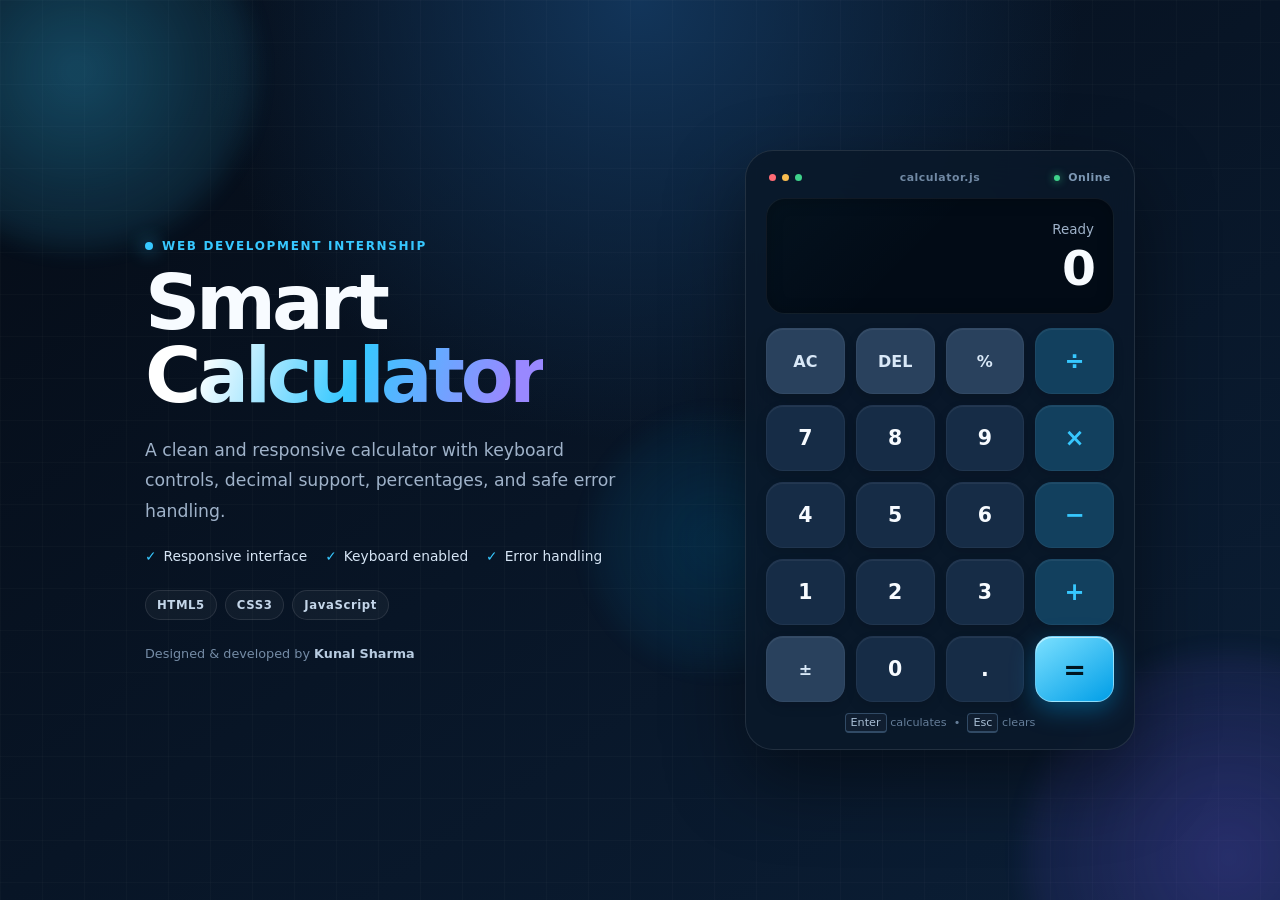
==== index.html @ fc48fe30 "Add files via upload Add Task 1 simple calculator and internship repository setup" ====
<!DOCTYPE html>
<html lang="en">
<head>
  <meta charset="UTF-8">
  <meta name="viewport" content="width=device-width, initial-scale=1.0">
  <meta name="theme-color" content="#07111f">
  <meta name="description" content="A responsive calculator internship project built with HTML, CSS, and JavaScript.">
  <title>Smart Calculator | Kunal Sharma</title>
  <link rel="stylesheet" href="style.css">
</head>
<body>
  <div class="background-effects" aria-hidden="true">
    <span class="orb orb-one"></span>
    <span class="orb orb-two"></span>
    <span class="orb orb-three"></span>
  </div>

  <main class="page-shell">
    <section class="project-copy" aria-labelledby="project-title">
      <p class="eyebrow"><span></span> Web Development Internship</p>
      <h1 id="project-title">Smart<br><strong>Calculator</strong></h1>
      <p class="description">
        A clean and responsive calculator with keyboard controls, decimal support,
        percentages, and safe error handling.
      </p>

      <ul class="feature-list" aria-label="Project features">
        <li>Responsive interface</li>
        <li>Keyboard enabled</li>
        <li>Error handling</li>
      </ul>

      <div class="tech-stack" aria-label="Technologies used">
        <span>HTML5</span>
        <span>CSS3</span>
        <span>JavaScript</span>
      </div>

      <p class="author">Designed &amp; developed by <strong>Kunal Sharma</strong></p>
    </section>

    <section class="calculator-card" aria-label="Smart calculator">
      <header class="calculator-header">
        <div class="window-controls" aria-hidden="true">
          <span></span><span></span><span></span>
        </div>
        <p>calculator.js</p>
        <span class="status"><i></i> Online</span>
      </header>

      <div class="display" aria-live="polite" aria-atomic="true">
        <p class="calculation" id="calculation">Ready</p>
        <output class="result" id="result">0</output>
      </div>

      <div class="keypad">
        <button class="key utility" type="button" data-action="clear" title="Clear calculator">AC</button>
        <button class="key utility" type="button" data-action="delete" aria-label="Delete last digit" title="Delete last digit">DEL</button>
        <button class="key utility" type="button" data-action="percent" aria-label="Percentage" title="Percentage">%</button>
        <button class="key operator" type="button" data-operation="/" aria-label="Divide" title="Divide">÷</button>

        <button class="key" type="button" data-number="7">7</button>
        <button class="key" type="button" data-number="8">8</button>
        <button class="key" type="button" data-number="9">9</button>
        <button class="key operator" type="button" data-operation="*" aria-label="Multiply" title="Multiply">×</button>

        <button class="key" type="button" data-number="4">4</button>
        <button class="key" type="button" data-number="5">5</button>
        <button class="key" type="button" data-number="6">6</button>
        <button class="key operator" type="button" data-operation="-" aria-label="Subtract" title="Subtract">−</button>

        <button class="key" type="button" data-number="1">1</button>
        <button class="key" type="button" data-number="2">2</button>
        <button class="key" type="button" data-number="3">3</button>
        <button class="key operator" type="button" data-operation="+" aria-label="Add" title="Add">+</button>

        <button class="key utility" type="button" data-action="sign" aria-label="Change number sign" title="Change number sign">±</button>
        <button class="key" type="button" data-number="0">0</button>
        <button class="key" type="button" data-number="." aria-label="Decimal point">.</button>
        <button class="key equals" id="equals-button" type="button" data-action="calculate" aria-label="Calculate answer" title="Calculate answer">=</button>
      </div>

      <p class="keyboard-tip"><kbd>Enter</kbd> calculates &nbsp;•&nbsp; <kbd>Esc</kbd> clears</p>
    </section>
  </main>

  <script src="script.js"></script>
</body>
</html>
---- style.css ----
:root {
  color-scheme: dark;
  --page: #050b15;
  --page-light: #0b1f37;
  --panel: rgba(10, 24, 42, 0.88);
  --display: rgba(3, 11, 22, 0.92);
  --key: rgba(25, 47, 75, 0.9);
  --key-hover: #254a75;
  --utility: rgba(45, 70, 99, 0.92);
  --accent: #37c8ff;
  --accent-strong: #009ee7;
  --purple: #775cff;
  --text: #f7fbff;
  --muted: #9fb2c9;
  --border: rgba(255, 255, 255, 0.1);
  --shadow: 0 30px 80px rgba(0, 0, 0, 0.45);
}

* {
  box-sizing: border-box;
  margin: 0;
  padding: 0;
}

html {
  min-width: 280px;
  background: var(--page);
}

body {
  min-height: 100vh;
  min-height: 100svh;
  display: grid;
  place-items: center;
  padding: clamp(18px, 4vw, 48px);
  overflow-x: hidden;
  position: relative;
  isolation: isolate;
  color: var(--text);
  background:
    linear-gradient(rgba(255, 255, 255, 0.018) 1px, transparent 1px),
    linear-gradient(90deg, rgba(255, 255, 255, 0.018) 1px, transparent 1px),
    radial-gradient(circle at 50% 0%, #12355a 0%, transparent 40%),
    linear-gradient(145deg, var(--page), var(--page-light));
  background-size: 42px 42px, 42px 42px, auto, auto;
  font-family: Inter, ui-sans-serif, system-ui, -apple-system, BlinkMacSystemFont, "Segoe UI", sans-serif;
}

button,
output {
  font: inherit;
}

.background-effects {
  position: fixed;
  inset: 0;
  z-index: -1;
  overflow: hidden;
  pointer-events: none;
}

.orb {
  position: absolute;
  display: block;
  border-radius: 50%;
  opacity: 0.42;
  filter: blur(12px);
  animation: float 12s ease-in-out infinite alternate;
}

.orb-one {
  width: clamp(180px, 28vw, 430px);
  aspect-ratio: 1;
  top: -12%;
  left: -8%;
  background: radial-gradient(circle, rgba(55, 200, 255, 0.75), rgba(55, 200, 255, 0));
}

.orb-two {
  width: clamp(220px, 32vw, 500px);
  aspect-ratio: 1;
  right: -12%;
  bottom: -18%;
  background: radial-gradient(circle, rgba(119, 92, 255, 0.65), rgba(119, 92, 255, 0));
  animation-delay: -4s;
}

.orb-three {
  width: clamp(140px, 20vw, 300px);
  aspect-ratio: 1;
  top: 46%;
  left: 46%;
  background: radial-gradient(circle, rgba(0, 158, 231, 0.42), rgba(0, 158, 231, 0));
  animation-delay: -8s;
}

.page-shell {
  width: min(100%, 990px);
  display: grid;
  grid-template-columns: minmax(0, 1fr) minmax(320px, 390px);
  align-items: center;
  gap: clamp(36px, 8vw, 100px);
}

.project-copy {
  max-width: 490px;
}

.eyebrow {
  display: flex;
  align-items: center;
  gap: 9px;
  margin-bottom: 14px;
  color: var(--accent);
  font-size: 0.75rem;
  font-weight: 800;
  letter-spacing: 0.14em;
  text-transform: uppercase;
}

.eyebrow span {
  width: 8px;
  height: 8px;
  border-radius: 50%;
  background: var(--accent);
  box-shadow: 0 0 18px var(--accent);
}

.project-copy h1 {
  font-size: clamp(2.7rem, 6vw, 5rem);
  font-weight: 750;
  letter-spacing: -0.055em;
  line-height: 0.95;
}

.project-copy h1 strong {
  color: transparent;
  background: linear-gradient(110deg, #ffffff 15%, var(--accent) 52%, #9988ff 90%);
  background-clip: text;
  -webkit-background-clip: text;
}

.description {
  max-width: 46ch;
  margin-top: 22px;
  color: var(--muted);
  font-size: clamp(0.94rem, 1.6vw, 1.08rem);
  line-height: 1.75;
}

.feature-list {
  display: flex;
  flex-wrap: wrap;
  gap: 10px 18px;
  margin-top: 22px;
  list-style: none;
  color: #d6e5f5;
  font-size: 0.86rem;
}

.feature-list li::before {
  content: "✓";
  margin-right: 7px;
  color: var(--accent);
  font-weight: 800;
}

.tech-stack {
  display: flex;
  flex-wrap: wrap;
  gap: 8px;
  margin-top: 26px;
}

.tech-stack span {
  padding: 7px 11px;
  border: 1px solid var(--border);
  border-radius: 999px;
  color: #c4d6e9;
  background: rgba(255, 255, 255, 0.04);
  font-size: 0.73rem;
  font-weight: 750;
  letter-spacing: 0.05em;
}

.author {
  margin-top: 26px;
  color: #758ca6;
  font-size: 0.8rem;
}

.author strong {
  color: #b7cbe0;
}

.calculator-card {
  width: 100%;
  padding: clamp(14px, 3vw, 20px);
  border: 1px solid var(--border);
  border-radius: 28px;
  background: var(--panel);
  box-shadow: var(--shadow);
  backdrop-filter: blur(22px);
  -webkit-backdrop-filter: blur(22px);
}

.calculator-header {
  display: grid;
  grid-template-columns: 1fr auto 1fr;
  align-items: center;
  margin: 0 3px 14px;
  color: #7189a4;
  font-size: 0.68rem;
  font-weight: 700;
  letter-spacing: 0.05em;
}

.window-controls {
  display: flex;
  gap: 6px;
}

.window-controls span {
  width: 7px;
  height: 7px;
  border-radius: 50%;
  background: #344b64;
}

.window-controls span:first-child {
  background: #ff6b75;
}

.window-controls span:nth-child(2) {
  background: #f9bd4f;
}

.window-controls span:last-child {
  background: #3fd28b;
}

.status {
  justify-self: end;
  color: #7d98b4;
}

.status i {
  width: 6px;
  height: 6px;
  display: inline-block;
  margin-right: 4px;
  border-radius: 50%;
  background: #3fd28b;
  box-shadow: 0 0 9px rgba(63, 210, 139, 0.8);
}

.display {
  min-height: 116px;
  display: flex;
  flex-direction: column;
  align-items: flex-end;
  justify-content: flex-end;
  gap: 8px;
  margin-bottom: 14px;
  padding: 19px;
  overflow: hidden;
  border: 1px solid rgba(255, 255, 255, 0.06);
  border-radius: 19px;
  background:
    linear-gradient(135deg, rgba(55, 200, 255, 0.035), transparent 45%),
    var(--display);
  box-shadow: inset 0 1px 16px rgba(0, 0, 0, 0.24);
}

.calculation {
  width: 100%;
  overflow: hidden;
  color: var(--muted);
  font-size: 0.84rem;
  text-align: right;
  text-overflow: ellipsis;
  white-space: nowrap;
}

.result {
  width: 100%;
  overflow: hidden;
  color: var(--text);
  font-size: clamp(2.2rem, 10vw, 3.05rem);
  font-weight: 720;
  letter-spacing: -0.04em;
  line-height: 1;
  text-align: right;
  text-overflow: ellipsis;
  white-space: nowrap;
}

.keypad {
  display: grid;
  grid-template-columns: repeat(4, minmax(0, 1fr));
  gap: clamp(8px, 2.2vw, 11px);
}

.key {
  width: 100%;
  height: clamp(50px, 14vw, 66px);
  min-width: 0;
  border: 1px solid rgba(255, 255, 255, 0.045);
  border-radius: 17px;
  color: var(--text);
  background: var(--key);
  box-shadow: inset 0 1px 0 rgba(255, 255, 255, 0.06), 0 5px 12px rgba(0, 0, 0, 0.12);
  cursor: pointer;
  font-size: clamp(1rem, 4.6vw, 1.28rem);
  font-weight: 700;
  transition: transform 120ms ease, background 120ms ease, border-color 120ms ease, box-shadow 120ms ease;
  -webkit-tap-highlight-color: transparent;
  touch-action: manipulation;
  user-select: none;
}

.key:hover {
  border-color: rgba(55, 200, 255, 0.2);
  background: var(--key-hover);
  transform: translateY(-1px);
}

.key:active,
.key.is-pressed {
  transform: translateY(2px) scale(0.97);
  box-shadow: none;
}

.key:focus-visible {
  outline: 3px solid rgba(55, 200, 255, 0.5);
  outline-offset: 2px;
}

.utility {
  color: #d9e8f7;
  background: var(--utility);
  font-size: clamp(0.84rem, 3.8vw, 1rem);
}

.operator {
  color: var(--accent);
  background: rgba(19, 67, 97, 0.96);
  font-size: clamp(1.2rem, 5.5vw, 1.5rem);
}

.equals {
  position: relative;
  isolation: isolate;
  overflow: hidden;
  border-color: rgba(255, 255, 255, 0.34);
  color: #00151f;
  background: linear-gradient(145deg, #7be0ff, var(--accent-strong));
  box-shadow: 0 8px 24px rgba(0, 158, 231, 0.38), inset 0 1px 0 rgba(255, 255, 255, 0.55);
  font-size: clamp(1.35rem, 6vw, 1.7rem);
  font-weight: 900;
}

.equals::after {
  content: "";
  position: absolute;
  inset: 0;
  z-index: -1;
  background: linear-gradient(110deg, transparent 20%, rgba(255, 255, 255, 0.45) 48%, transparent 75%);
  transform: translateX(-120%);
  transition: transform 400ms ease;
}

.equals:hover {
  border-color: rgba(255, 255, 255, 0.5);
  background: linear-gradient(145deg, #a3eaff, #20b9fa);
  box-shadow: 0 10px 30px rgba(0, 158, 231, 0.52);
}

.equals:hover::after {
  transform: translateX(120%);
}

.keyboard-tip {
  margin-top: 14px;
  color: #657e99;
  font-size: 0.7rem;
  text-align: center;
}

kbd {
  padding: 2px 5px;
  border: 1px solid #314a65;
  border-bottom-width: 2px;
  border-radius: 4px;
  color: #a9bfd5;
  background: #101e30;
  font: inherit;
}

@keyframes float {
  from { transform: translate3d(-2%, -2%, 0) scale(0.96); }
  to { transform: translate3d(5%, 5%, 0) scale(1.06); }
}

@media (max-width: 760px) {
  body {
    place-items: start center;
    padding: 22px 14px;
  }

  .page-shell {
    width: min(100%, 410px);
    grid-template-columns: 1fr;
    gap: 20px;
  }

  .project-copy {
    text-align: center;
  }

  .eyebrow,
  .feature-list,
  .tech-stack {
    justify-content: center;
  }

  .project-copy h1 {
    font-size: clamp(2.2rem, 12vw, 3.15rem);
    line-height: 0.92;
  }

  .description {
    margin: 14px auto 0;
    line-height: 1.55;
  }

  .feature-list,
  .tech-stack,
  .author {
    margin-top: 14px;
  }

  .calculator-card {
    border-radius: 24px;
  }
}

@media (max-width: 360px) {
  body {
    padding: 14px 10px;
  }

  .page-shell {
    gap: 14px;
  }

  .calculator-card {
    padding: 12px;
    border-radius: 20px;
  }

  .calculator-header {
    margin-bottom: 10px;
  }

  .display {
    min-height: 96px;
    margin-bottom: 10px;
    padding: 15px;
  }

  .keypad {
    gap: 7px;
  }

  .key {
    height: 48px;
    border-radius: 13px;
  }
}

@media (max-width: 760px) and (max-height: 700px) {
  .description,
  .feature-list,
  .tech-stack,
  .author,
  .keyboard-tip {
    display: none;
  }

  .eyebrow {
    margin-bottom: 8px;
  }

  .project-copy h1 {
    font-size: clamp(1.85rem, 9vw, 2.45rem);
  }

  .display {
    min-height: 88px;
  }

  .key {
    height: clamp(44px, 11vh, 54px);
  }
}

@media (prefers-reduced-motion: reduce) {
  .orb,
  .key,
  .equals::after {
    animation: none;
    transition: none;
  }
}
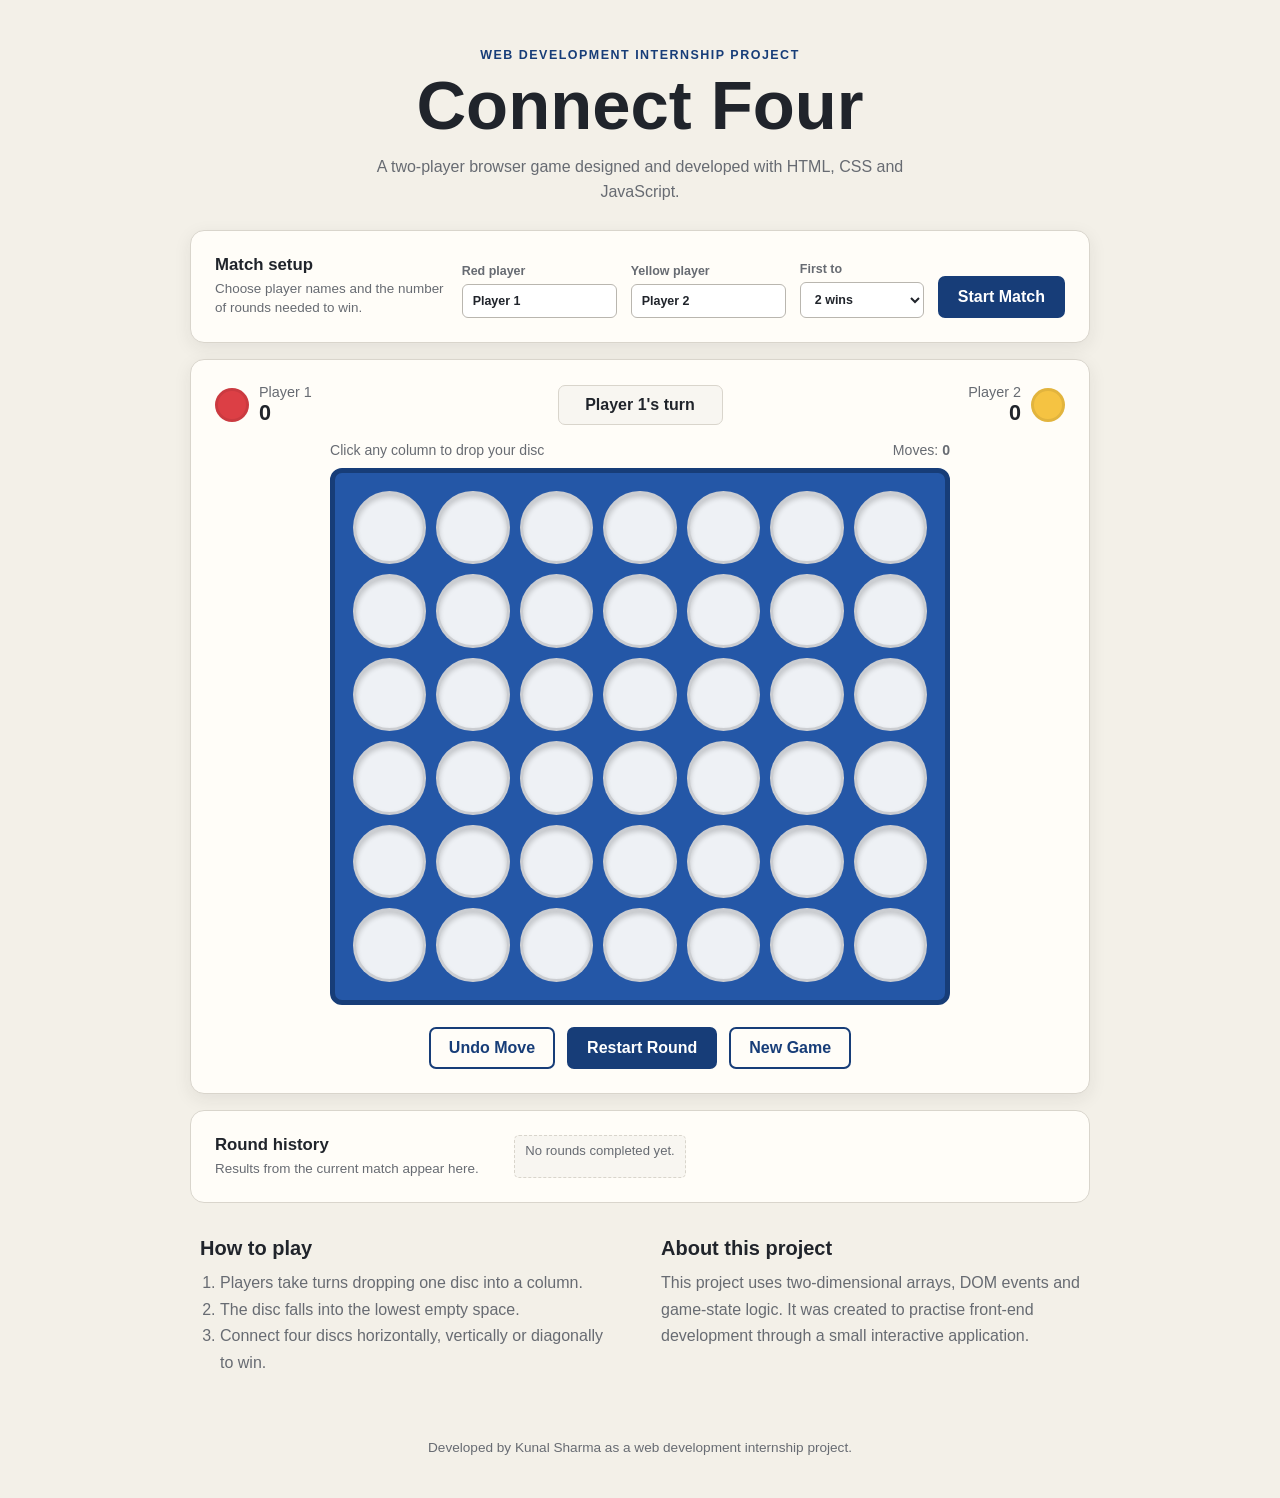
==== commit 4d817eca: "Add files via upload" ====
--- a/index.html
+++ b/index.html
@@ -3,86 +3,105 @@
 <head>
   <meta charset="UTF-8">
   <meta name="viewport" content="width=device-width, initial-scale=1.0">
-  <meta name="theme-color" content="#07111f">
-  <meta name="description" content="A responsive calculator internship project built with HTML, CSS, and JavaScript.">
-  <title>Smart Calculator | Kunal Sharma</title>
+  <meta name="description" content="A simple two-player Connect Four game developed using HTML, CSS and JavaScript.">
+  <title>Connect Four | Kunal Sharma</title>
   <link rel="stylesheet" href="style.css">
 </head>
 <body>
-  <div class="background-effects" aria-hidden="true">
-    <span class="orb orb-one"></span>
-    <span class="orb orb-two"></span>
-    <span class="orb orb-three"></span>
-  </div>
+  <main class="page">
+    <header class="intro">
+      <p class="project-label">WEB DEVELOPMENT INTERNSHIP PROJECT</p>
+      <h1>Connect Four</h1>
+      <p class="subtitle">A two-player browser game designed and developed with HTML, CSS and JavaScript.</p>
+    </header>
 
-  <main class="page-shell">
-    <section class="project-copy" aria-labelledby="project-title">
-      <p class="eyebrow"><span></span> Web Development Internship</p>
-      <h1 id="project-title">Smart<br><strong>Calculator</strong></h1>
-      <p class="description">
-        A clean and responsive calculator with keyboard controls, decimal support,
-        percentages, and safe error handling.
-      </p>
+    <section class="setup-card" aria-labelledby="setup-title">
+      <div>
+        <h2 id="setup-title">Match setup</h2>
+        <p>Choose player names and the number of rounds needed to win.</p>
+      </div>
+      <label>
+        Red player
+        <input id="player-one-name" type="text" value="Player 1" maxlength="12">
+      </label>
+      <label>
+        Yellow player
+        <input id="player-two-name" type="text" value="Player 2" maxlength="12">
+      </label>
+      <label>
+        First to
+        <select id="target-score">
+          <option value="1">1 win</option>
+          <option value="2" selected>2 wins</option>
+          <option value="3">3 wins</option>
+        </select>
+      </label>
+      <button id="start-match" class="button primary" type="button">Start Match</button>
+    </section>
 
-      <ul class="feature-list" aria-label="Project features">
-        <li>Responsive interface</li>
-        <li>Keyboard enabled</li>
-        <li>Error handling</li>
-      </ul>
+    <section class="game-card" aria-labelledby="game-status">
+      <div class="scoreboard">
+        <div class="player player-one">
+          <span class="small-disc red" aria-hidden="true"></span>
+          <div>
+            <span id="player-one-label">Player 1</span>
+            <strong id="player-one-score">0</strong>
+          </div>
+        </div>
 
-      <div class="tech-stack" aria-label="Technologies used">
-        <span>HTML5</span>
-        <span>CSS3</span>
-        <span>JavaScript</span>
+        <p id="game-status" class="status" aria-live="polite">Player 1's turn</p>
+
+        <div class="player player-two">
+          <div>
+            <span id="player-two-label">Player 2</span>
+            <strong id="player-two-score">0</strong>
+          </div>
+          <span class="small-disc yellow" aria-hidden="true"></span>
+        </div>
       </div>
 
-      <p class="author">Designed &amp; developed by <strong>Kunal Sharma</strong></p>
+      <div class="game-details">
+        <p class="board-help">Click any column to drop your disc</p>
+        <p>Moves: <strong id="move-count">0</strong></p>
+      </div>
+      <div id="game-board" class="board" role="grid" aria-label="Connect Four game board"></div>
+
+      <div class="controls">
+        <button id="undo-move" class="button secondary" type="button">Undo Move</button>
+        <button id="restart-round" class="button primary" type="button">Restart Round</button>
+        <button id="new-game" class="button secondary" type="button">New Game</button>
+      </div>
     </section>
 
-    <section class="calculator-card" aria-label="Smart calculator">
-      <header class="calculator-header">
-        <div class="window-controls" aria-hidden="true">
-          <span></span><span></span><span></span>
-        </div>
-        <p>calculator.js</p>
-        <span class="status"><i></i> Online</span>
-      </header>
+    <section class="history-card" aria-labelledby="history-title">
+      <div>
+        <h2 id="history-title">Round history</h2>
+        <p>Results from the current match appear here.</p>
+      </div>
+      <ol id="round-history" class="round-history">
+        <li class="empty-history">No rounds completed yet.</li>
+      </ol>
+    </section>
 
-      <div class="display" aria-live="polite" aria-atomic="true">
-        <p class="calculation" id="calculation">Ready</p>
-        <output class="result" id="result">0</output>
+    <section class="info-section">
+      <div>
+        <h2>How to play</h2>
+        <ol>
+          <li>Players take turns dropping one disc into a column.</li>
+          <li>The disc falls into the lowest empty space.</li>
+          <li>Connect four discs horizontally, vertically or diagonally to win.</li>
+        </ol>
       </div>
-
-      <div class="keypad">
-        <button class="key utility" type="button" data-action="clear" title="Clear calculator">AC</button>
-        <button class="key utility" type="button" data-action="delete" aria-label="Delete last digit" title="Delete last digit">DEL</button>
-        <button class="key utility" type="button" data-action="percent" aria-label="Percentage" title="Percentage">%</button>
-        <button class="key operator" type="button" data-operation="/" aria-label="Divide" title="Divide">÷</button>
-
-        <button class="key" type="button" data-number="7">7</button>
-        <button class="key" type="button" data-number="8">8</button>
-        <button class="key" type="button" data-number="9">9</button>
-        <button class="key operator" type="button" data-operation="*" aria-label="Multiply" title="Multiply">×</button>
-
-        <button class="key" type="button" data-number="4">4</button>
-        <button class="key" type="button" data-number="5">5</button>
-        <button class="key" type="button" data-number="6">6</button>
-        <button class="key operator" type="button" data-operation="-" aria-label="Subtract" title="Subtract">−</button>
-
-        <button class="key" type="button" data-number="1">1</button>
-        <button class="key" type="button" data-number="2">2</button>
-        <button class="key" type="button" data-number="3">3</button>
-        <button class="key operator" type="button" data-operation="+" aria-label="Add" title="Add">+</button>
-
-        <button class="key utility" type="button" data-action="sign" aria-label="Change number sign" title="Change number sign">±</button>
-        <button class="key" type="button" data-number="0">0</button>
-        <button class="key" type="button" data-number="." aria-label="Decimal point">.</button>
-        <button class="key equals" id="equals-button" type="button" data-action="calculate" aria-label="Calculate answer" title="Calculate answer">=</button>
+      <div>
+        <h2>About this project</h2>
+        <p>This project uses two-dimensional arrays, DOM events and game-state logic. It was created to practise front-end development through a small interactive application.</p>
       </div>
-
-      <p class="keyboard-tip"><kbd>Enter</kbd> calculates &nbsp;•&nbsp; <kbd>Esc</kbd> clears</p>
     </section>
   </main>
+
+  <footer>
+    <p>Developed by Kunal Sharma as a web development internship project.</p>
+  </footer>
 
   <script src="script.js"></script>
 </body>
--- a/style.css
+++ b/style.css
@@ -1,515 +1,405 @@
 :root {
-  color-scheme: dark;
-  --page: #050b15;
-  --page-light: #0b1f37;
-  --panel: rgba(10, 24, 42, 0.88);
-  --display: rgba(3, 11, 22, 0.92);
-  --key: rgba(25, 47, 75, 0.9);
-  --key-hover: #254a75;
-  --utility: rgba(45, 70, 99, 0.92);
-  --accent: #37c8ff;
-  --accent-strong: #009ee7;
-  --purple: #775cff;
-  --text: #f7fbff;
-  --muted: #9fb2c9;
-  --border: rgba(255, 255, 255, 0.1);
-  --shadow: 0 30px 80px rgba(0, 0, 0, 0.45);
+  --page-bg: #f3f0e8;
+  --card-bg: #fffdf8;
+  --text: #20242b;
+  --muted: #676b72;
+  --blue: #2457a7;
+  --blue-dark: #173d78;
+  --red: #dc3f45;
+  --yellow: #f5c342;
+  --empty: #eef1f5;
+  --border: #d9d5cc;
 }
 
 * {
   box-sizing: border-box;
-  margin: 0;
-  padding: 0;
-}
-
-html {
-  min-width: 280px;
-  background: var(--page);
 }
 
 body {
+  margin: 0;
   min-height: 100vh;
-  min-height: 100svh;
+  background: var(--page-bg);
+  color: var(--text);
+  font-family: "Trebuchet MS", Arial, sans-serif;
+}
+
+button {
+  font: inherit;
+}
+
+.page {
+  width: min(94%, 900px);
+  margin: 0 auto;
+  padding: 48px 0 32px;
+}
+
+.intro {
+  text-align: center;
+  margin-bottom: 26px;
+}
+
+.project-label {
+  margin: 0 0 10px;
+  color: var(--blue-dark);
+  font-size: 0.78rem;
+  font-weight: 700;
+  letter-spacing: 0.12em;
+}
+
+h1 {
+  margin: 0;
+  font-size: clamp(2.3rem, 8vw, 4.3rem);
+  line-height: 1;
+}
+
+.subtitle {
+  max-width: 600px;
+  margin: 14px auto 0;
+  color: var(--muted);
+  line-height: 1.55;
+}
+
+.game-card,
+.setup-card,
+.history-card {
+  padding: 24px;
+  background: var(--card-bg);
+  border: 1px solid var(--border);
+  border-radius: 14px;
+  box-shadow: 0 5px 18px rgba(35, 38, 43, 0.08);
+}
+
+.setup-card {
   display: grid;
-  place-items: center;
-  padding: clamp(18px, 4vw, 48px);
-  overflow-x: hidden;
-  position: relative;
-  isolation: isolate;
+  grid-template-columns: 1.5fr 1fr 1fr 0.8fr auto;
+  align-items: end;
+  gap: 14px;
+  margin-bottom: 16px;
+}
+
+.setup-card h2,
+.history-card h2 {
+  margin: 0 0 5px;
+  font-size: 1.05rem;
+}
+
+.setup-card p,
+.history-card p {
+  margin: 0;
+  color: var(--muted);
+  font-size: 0.84rem;
+  line-height: 1.4;
+}
+
+.setup-card label {
+  color: var(--muted);
+  font-size: 0.78rem;
+  font-weight: 700;
+}
+
+.setup-card input,
+.setup-card select {
+  width: 100%;
+  margin-top: 6px;
+  padding: 9px 10px;
+  border: 1px solid #b9b6af;
+  border-radius: 6px;
+  background: white;
   color: var(--text);
-  background:
-    linear-gradient(rgba(255, 255, 255, 0.018) 1px, transparent 1px),
-    linear-gradient(90deg, rgba(255, 255, 255, 0.018) 1px, transparent 1px),
-    radial-gradient(circle at 50% 0%, #12355a 0%, transparent 40%),
-    linear-gradient(145deg, var(--page), var(--page-light));
-  background-size: 42px 42px, 42px 42px, auto, auto;
-  font-family: Inter, ui-sans-serif, system-ui, -apple-system, BlinkMacSystemFont, "Segoe UI", sans-serif;
-}
-
-button,
-output {
   font: inherit;
 }
 
-.background-effects {
-  position: fixed;
-  inset: 0;
-  z-index: -1;
-  overflow: hidden;
-  pointer-events: none;
-}
-
-.orb {
-  position: absolute;
-  display: block;
-  border-radius: 50%;
-  opacity: 0.42;
-  filter: blur(12px);
-  animation: float 12s ease-in-out infinite alternate;
-}
-
-.orb-one {
-  width: clamp(180px, 28vw, 430px);
-  aspect-ratio: 1;
-  top: -12%;
-  left: -8%;
-  background: radial-gradient(circle, rgba(55, 200, 255, 0.75), rgba(55, 200, 255, 0));
-}
-
-.orb-two {
-  width: clamp(220px, 32vw, 500px);
-  aspect-ratio: 1;
-  right: -12%;
-  bottom: -18%;
-  background: radial-gradient(circle, rgba(119, 92, 255, 0.65), rgba(119, 92, 255, 0));
-  animation-delay: -4s;
-}
-
-.orb-three {
-  width: clamp(140px, 20vw, 300px);
-  aspect-ratio: 1;
-  top: 46%;
-  left: 46%;
-  background: radial-gradient(circle, rgba(0, 158, 231, 0.42), rgba(0, 158, 231, 0));
-  animation-delay: -8s;
-}
-
-.page-shell {
-  width: min(100%, 990px);
+.setup-card input:focus,
+.setup-card select:focus {
+  outline: 2px solid var(--blue);
+  outline-offset: 1px;
+}
+
+.scoreboard {
   display: grid;
-  grid-template-columns: minmax(0, 1fr) minmax(320px, 390px);
+  grid-template-columns: 1fr auto 1fr;
   align-items: center;
-  gap: clamp(36px, 8vw, 100px);
-}
-
-.project-copy {
-  max-width: 490px;
-}
-
-.eyebrow {
+  gap: 18px;
+  margin-bottom: 14px;
+}
+
+.player {
   display: flex;
   align-items: center;
-  gap: 9px;
-  margin-bottom: 14px;
-  color: var(--accent);
-  font-size: 0.75rem;
-  font-weight: 800;
-  letter-spacing: 0.14em;
-  text-transform: uppercase;
-}
-
-.eyebrow span {
-  width: 8px;
-  height: 8px;
+  gap: 10px;
+  color: var(--muted);
+  font-size: 0.9rem;
+}
+
+.player-two {
+  justify-content: flex-end;
+  text-align: right;
+}
+
+.player strong {
+  display: block;
+  color: var(--text);
+  font-size: 1.35rem;
+}
+
+.small-disc {
+  width: 34px;
+  height: 34px;
+  border: 3px solid rgba(0, 0, 0, 0.08);
   border-radius: 50%;
-  background: var(--accent);
-  box-shadow: 0 0 18px var(--accent);
-}
-
-.project-copy h1 {
-  font-size: clamp(2.7rem, 6vw, 5rem);
-  font-weight: 750;
-  letter-spacing: -0.055em;
-  line-height: 0.95;
-}
-
-.project-copy h1 strong {
-  color: transparent;
-  background: linear-gradient(110deg, #ffffff 15%, var(--accent) 52%, #9988ff 90%);
-  background-clip: text;
-  -webkit-background-clip: text;
-}
-
-.description {
-  max-width: 46ch;
+  flex: 0 0 auto;
+}
+
+.red {
+  background: var(--red);
+}
+
+.yellow {
+  background: var(--yellow);
+}
+
+.status {
+  min-width: 165px;
+  margin: 0;
+  padding: 10px 15px;
+  border: 1px solid var(--border);
+  border-radius: 7px;
+  background: #f8f6f1;
+  text-align: center;
+  font-weight: 700;
+}
+
+.game-details {
+  display: flex;
+  justify-content: space-between;
+  width: min(100%, 620px);
+  margin: 16px auto 10px;
+  color: var(--muted);
+  font-size: 0.88rem;
+}
+
+.game-details p {
+  margin: 0;
+}
+
+.board {
+  display: grid;
+  grid-template-columns: repeat(7, 1fr);
+  gap: clamp(5px, 1.2vw, 10px);
+  width: min(100%, 620px);
+  margin: 0 auto;
+  padding: clamp(10px, 2vw, 18px);
+  background: var(--blue);
+  border: 5px solid var(--blue-dark);
+  border-radius: 12px;
+}
+
+.cell {
+  position: relative;
+  width: 100%;
+  aspect-ratio: 1;
+  padding: 0;
+  overflow: hidden;
+  border: 3px solid rgba(0, 0, 0, 0.15);
+  border-radius: 50%;
+  background: var(--empty);
+  box-shadow: inset 0 3px 5px rgba(0, 0, 0, 0.18);
+  cursor: pointer;
+}
+
+.cell:hover {
+  background: #fff;
+}
+
+.cell:focus-visible {
+  outline: 3px solid #111;
+  outline-offset: 2px;
+}
+
+.cell.player-1,
+.cell.player-2 {
+  animation: drop-in 280ms ease-out;
+}
+
+.cell.player-1 {
+  background: var(--red);
+}
+
+.cell.player-2 {
+  background: var(--yellow);
+}
+
+.cell.winning {
+  outline: 4px solid #fff;
+  outline-offset: -8px;
+}
+
+@keyframes drop-in {
+  from {
+    opacity: 0.45;
+    transform: translateY(-18px);
+  }
+  to {
+    opacity: 1;
+    transform: translateY(0);
+  }
+}
+
+.controls {
+  display: flex;
+  justify-content: center;
+  gap: 12px;
   margin-top: 22px;
-  color: var(--muted);
-  font-size: clamp(0.94rem, 1.6vw, 1.08rem);
-  line-height: 1.75;
-}
-
-.feature-list {
-  display: flex;
-  flex-wrap: wrap;
-  gap: 10px 18px;
-  margin-top: 22px;
-  list-style: none;
-  color: #d6e5f5;
-  font-size: 0.86rem;
-}
-
-.feature-list li::before {
-  content: "✓";
-  margin-right: 7px;
-  color: var(--accent);
-  font-weight: 800;
-}
-
-.tech-stack {
+}
+
+.button {
+  padding: 10px 18px;
+  border: 2px solid var(--blue-dark);
+  border-radius: 7px;
+  font-weight: 700;
+  cursor: pointer;
+}
+
+.button:active {
+  transform: translateY(1px);
+}
+
+.primary {
+  background: var(--blue-dark);
+  color: white;
+}
+
+.primary:hover {
+  background: #0f2e60;
+}
+
+.secondary {
+  background: transparent;
+  color: var(--blue-dark);
+}
+
+.secondary:hover {
+  background: #edf2fb;
+}
+
+.history-card {
+  display: grid;
+  grid-template-columns: 1fr 2fr;
+  gap: 24px;
+  margin-top: 16px;
+  box-shadow: none;
+}
+
+.round-history {
   display: flex;
   flex-wrap: wrap;
   gap: 8px;
-  margin-top: 26px;
-}
-
-.tech-stack span {
-  padding: 7px 11px;
+  margin: 0;
+  padding: 0;
+  list-style: none;
+}
+
+.round-history li {
+  padding: 7px 10px;
   border: 1px solid var(--border);
-  border-radius: 999px;
-  color: #c4d6e9;
-  background: rgba(255, 255, 255, 0.04);
-  font-size: 0.73rem;
-  font-weight: 750;
-  letter-spacing: 0.05em;
-}
-
-.author {
-  margin-top: 26px;
-  color: #758ca6;
-  font-size: 0.8rem;
-}
-
-.author strong {
-  color: #b7cbe0;
-}
-
-.calculator-card {
-  width: 100%;
-  padding: clamp(14px, 3vw, 20px);
-  border: 1px solid var(--border);
-  border-radius: 28px;
-  background: var(--panel);
-  box-shadow: var(--shadow);
-  backdrop-filter: blur(22px);
-  -webkit-backdrop-filter: blur(22px);
-}
-
-.calculator-header {
+  border-radius: 5px;
+  background: #f8f6f1;
+  font-size: 0.82rem;
+}
+
+.round-history .empty-history {
+  color: var(--muted);
+  border-style: dashed;
+}
+
+.info-section {
   display: grid;
-  grid-template-columns: 1fr auto 1fr;
-  align-items: center;
-  margin: 0 3px 14px;
-  color: #7189a4;
-  font-size: 0.68rem;
-  font-weight: 700;
-  letter-spacing: 0.05em;
-}
-
-.window-controls {
-  display: flex;
-  gap: 6px;
-}
-
-.window-controls span {
-  width: 7px;
-  height: 7px;
-  border-radius: 50%;
-  background: #344b64;
-}
-
-.window-controls span:first-child {
-  background: #ff6b75;
-}
-
-.window-controls span:nth-child(2) {
-  background: #f9bd4f;
-}
-
-.window-controls span:last-child {
-  background: #3fd28b;
-}
-
-.status {
-  justify-self: end;
-  color: #7d98b4;
-}
-
-.status i {
-  width: 6px;
-  height: 6px;
-  display: inline-block;
-  margin-right: 4px;
-  border-radius: 50%;
-  background: #3fd28b;
-  box-shadow: 0 0 9px rgba(63, 210, 139, 0.8);
-}
-
-.display {
-  min-height: 116px;
-  display: flex;
-  flex-direction: column;
-  align-items: flex-end;
-  justify-content: flex-end;
-  gap: 8px;
-  margin-bottom: 14px;
-  padding: 19px;
-  overflow: hidden;
-  border: 1px solid rgba(255, 255, 255, 0.06);
-  border-radius: 19px;
-  background:
-    linear-gradient(135deg, rgba(55, 200, 255, 0.035), transparent 45%),
-    var(--display);
-  box-shadow: inset 0 1px 16px rgba(0, 0, 0, 0.24);
-}
-
-.calculation {
-  width: 100%;
-  overflow: hidden;
-  color: var(--muted);
-  font-size: 0.84rem;
-  text-align: right;
-  text-overflow: ellipsis;
-  white-space: nowrap;
-}
-
-.result {
-  width: 100%;
-  overflow: hidden;
-  color: var(--text);
-  font-size: clamp(2.2rem, 10vw, 3.05rem);
-  font-weight: 720;
-  letter-spacing: -0.04em;
-  line-height: 1;
-  text-align: right;
-  text-overflow: ellipsis;
-  white-space: nowrap;
-}
-
-.keypad {
-  display: grid;
-  grid-template-columns: repeat(4, minmax(0, 1fr));
-  gap: clamp(8px, 2.2vw, 11px);
-}
-
-.key {
-  width: 100%;
-  height: clamp(50px, 14vw, 66px);
-  min-width: 0;
-  border: 1px solid rgba(255, 255, 255, 0.045);
-  border-radius: 17px;
-  color: var(--text);
-  background: var(--key);
-  box-shadow: inset 0 1px 0 rgba(255, 255, 255, 0.06), 0 5px 12px rgba(0, 0, 0, 0.12);
-  cursor: pointer;
-  font-size: clamp(1rem, 4.6vw, 1.28rem);
-  font-weight: 700;
-  transition: transform 120ms ease, background 120ms ease, border-color 120ms ease, box-shadow 120ms ease;
-  -webkit-tap-highlight-color: transparent;
-  touch-action: manipulation;
-  user-select: none;
-}
-
-.key:hover {
-  border-color: rgba(55, 200, 255, 0.2);
-  background: var(--key-hover);
-  transform: translateY(-1px);
-}
-
-.key:active,
-.key.is-pressed {
-  transform: translateY(2px) scale(0.97);
-  box-shadow: none;
-}
-
-.key:focus-visible {
-  outline: 3px solid rgba(55, 200, 255, 0.5);
-  outline-offset: 2px;
-}
-
-.utility {
-  color: #d9e8f7;
-  background: var(--utility);
-  font-size: clamp(0.84rem, 3.8vw, 1rem);
-}
-
-.operator {
-  color: var(--accent);
-  background: rgba(19, 67, 97, 0.96);
-  font-size: clamp(1.2rem, 5.5vw, 1.5rem);
-}
-
-.equals {
-  position: relative;
-  isolation: isolate;
-  overflow: hidden;
-  border-color: rgba(255, 255, 255, 0.34);
-  color: #00151f;
-  background: linear-gradient(145deg, #7be0ff, var(--accent-strong));
-  box-shadow: 0 8px 24px rgba(0, 158, 231, 0.38), inset 0 1px 0 rgba(255, 255, 255, 0.55);
-  font-size: clamp(1.35rem, 6vw, 1.7rem);
-  font-weight: 900;
-}
-
-.equals::after {
-  content: "";
-  position: absolute;
-  inset: 0;
-  z-index: -1;
-  background: linear-gradient(110deg, transparent 20%, rgba(255, 255, 255, 0.45) 48%, transparent 75%);
-  transform: translateX(-120%);
-  transition: transform 400ms ease;
-}
-
-.equals:hover {
-  border-color: rgba(255, 255, 255, 0.5);
-  background: linear-gradient(145deg, #a3eaff, #20b9fa);
-  box-shadow: 0 10px 30px rgba(0, 158, 231, 0.52);
-}
-
-.equals:hover::after {
-  transform: translateX(120%);
-}
-
-.keyboard-tip {
-  margin-top: 14px;
-  color: #657e99;
-  font-size: 0.7rem;
+  grid-template-columns: 1fr 1fr;
+  gap: 42px;
+  margin: 34px 10px 0;
+}
+
+.info-section h2 {
+  margin: 0 0 10px;
+  font-size: 1.25rem;
+}
+
+.info-section p,
+.info-section ol {
+  margin: 0;
+  color: var(--muted);
+  line-height: 1.65;
+}
+
+.info-section ol {
+  padding-left: 20px;
+}
+
+footer {
+  padding: 18px 16px 30px;
+  color: var(--muted);
+  font-size: 0.85rem;
   text-align: center;
 }
 
-kbd {
-  padding: 2px 5px;
-  border: 1px solid #314a65;
-  border-bottom-width: 2px;
-  border-radius: 4px;
-  color: #a9bfd5;
-  background: #101e30;
-  font: inherit;
-}
-
-@keyframes float {
-  from { transform: translate3d(-2%, -2%, 0) scale(0.96); }
-  to { transform: translate3d(5%, 5%, 0) scale(1.06); }
-}
-
-@media (max-width: 760px) {
-  body {
-    place-items: start center;
-    padding: 22px 14px;
-  }
-
-  .page-shell {
-    width: min(100%, 410px);
+@media (max-width: 650px) {
+  .page {
+    padding-top: 30px;
+  }
+
+  .game-card {
+    padding: 16px 10px 20px;
+  }
+
+  .setup-card {
+    grid-template-columns: 1fr 1fr;
+    padding: 18px;
+  }
+
+  .setup-card > div,
+  .setup-card .primary {
+    grid-column: 1 / -1;
+  }
+
+  .scoreboard {
+    grid-template-columns: 1fr 1fr;
+  }
+
+  .status {
+    grid-column: 1 / -1;
+    grid-row: 2;
+  }
+
+  .small-disc {
+    width: 28px;
+    height: 28px;
+  }
+
+  .cell {
+    border-width: 2px;
+  }
+
+  .info-section {
     grid-template-columns: 1fr;
-    gap: 20px;
-  }
-
-  .project-copy {
-    text-align: center;
-  }
-
-  .eyebrow,
-  .feature-list,
-  .tech-stack {
-    justify-content: center;
-  }
-
-  .project-copy h1 {
-    font-size: clamp(2.2rem, 12vw, 3.15rem);
-    line-height: 0.92;
-  }
-
-  .description {
-    margin: 14px auto 0;
-    line-height: 1.55;
-  }
-
-  .feature-list,
-  .tech-stack,
-  .author {
-    margin-top: 14px;
-  }
-
-  .calculator-card {
-    border-radius: 24px;
-  }
-}
-
-@media (max-width: 360px) {
-  body {
-    padding: 14px 10px;
-  }
-
-  .page-shell {
-    gap: 14px;
-  }
-
-  .calculator-card {
-    padding: 12px;
-    border-radius: 20px;
-  }
-
-  .calculator-header {
-    margin-bottom: 10px;
-  }
-
-  .display {
-    min-height: 96px;
-    margin-bottom: 10px;
-    padding: 15px;
-  }
-
-  .keypad {
-    gap: 7px;
-  }
-
-  .key {
-    height: 48px;
-    border-radius: 13px;
-  }
-}
-
-@media (max-width: 760px) and (max-height: 700px) {
-  .description,
-  .feature-list,
-  .tech-stack,
-  .author,
-  .keyboard-tip {
-    display: none;
-  }
-
-  .eyebrow {
-    margin-bottom: 8px;
-  }
-
-  .project-copy h1 {
-    font-size: clamp(1.85rem, 9vw, 2.45rem);
-  }
-
-  .display {
-    min-height: 88px;
-  }
-
-  .key {
-    height: clamp(44px, 11vh, 54px);
-  }
-}
-
-@media (prefers-reduced-motion: reduce) {
-  .orb,
-  .key,
-  .equals::after {
-    animation: none;
-    transition: none;
-  }
-}
+    gap: 26px;
+  }
+
+  .history-card {
+    grid-template-columns: 1fr;
+  }
+}
+
+@media (max-width: 390px) {
+  .controls {
+    flex-direction: column;
+  }
+
+  .setup-card {
+    grid-template-columns: 1fr;
+  }
+
+  .setup-card > div,
+  .setup-card .primary {
+    grid-column: auto;
+  }
+}
